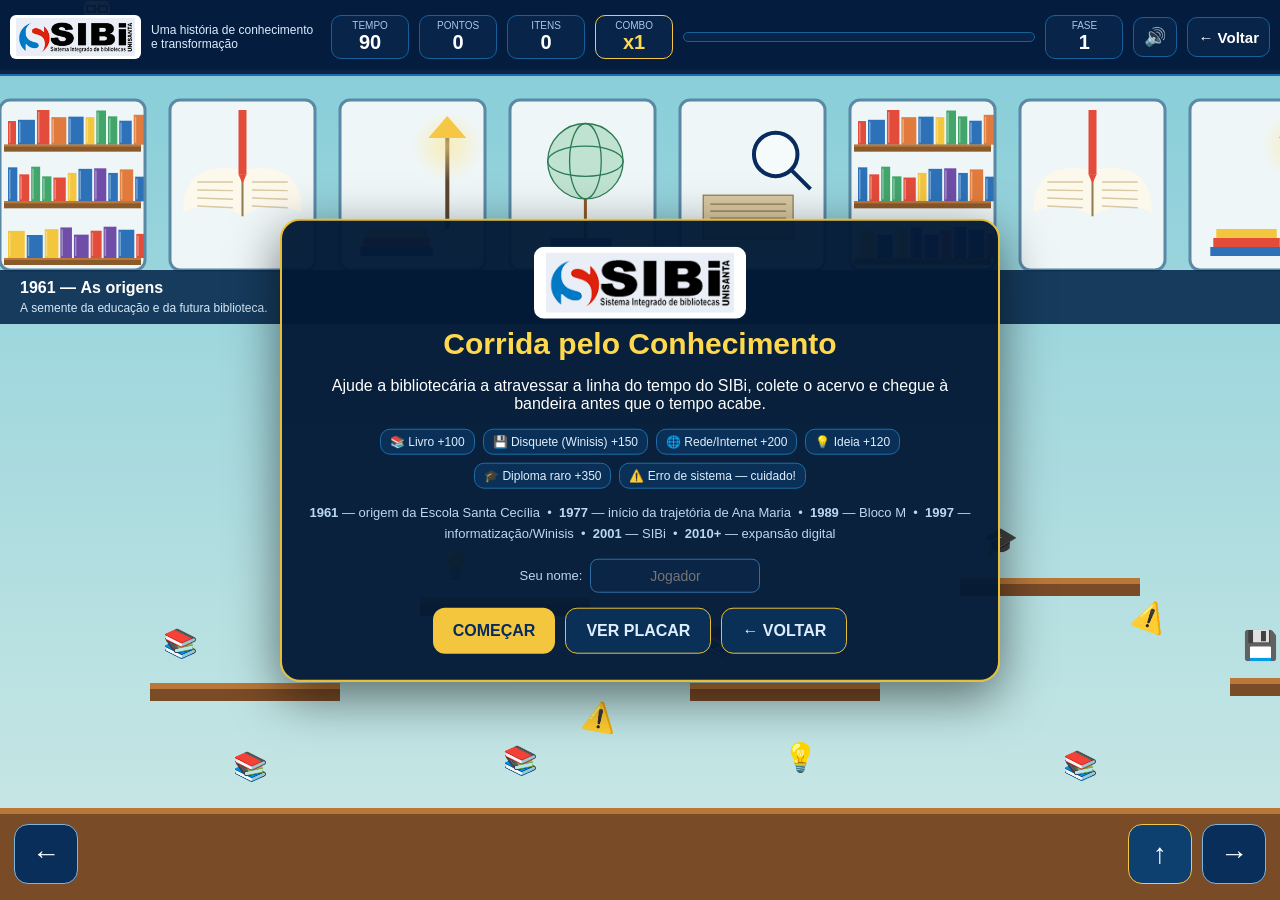
==== Jogo-tela-cheia.html @ 34079d5d "Add files via upload" ====
<!DOCTYPE html>
<html lang="pt-BR">
<head>
<meta charset="UTF-8">
<meta name="viewport" content="width=device-width, initial-scale=1.0, maximum-scale=1.0, user-scalable=no, viewport-fit=cover">
<title>SIBi Unisanta — Corrida pelo Conhecimento</title>
<style>
:root{--blue:#062b5c;--blue2:#0b447f;--gold:#f6c744;--paper:#f8f4e8;
 --safe-t:env(safe-area-inset-top,0px);--safe-b:env(safe-area-inset-bottom,0px);
 --safe-l:env(safe-area-inset-left,0px);--safe-r:env(safe-area-inset-right,0px)}
*{box-sizing:border-box}
html,body{margin:0;width:100%;height:100%;height:100dvh;overflow:hidden;font-family:Arial,Helvetica,sans-serif;background:#061b36;color:white}
body{touch-action:none;overscroll-behavior:none}
#game{position:relative;width:100%;height:100%;height:100dvh;background:linear-gradient(#0a3b68 0 42%,#74b9d1 42% 100%)}
canvas{position:absolute;inset:0;width:100%;height:100%;touch-action:none}
.hud{position:absolute;top:0;left:0;right:0;height:clamp(52px,10dvh,76px);background:rgba(4,28,60,.94);
 display:flex;align-items:center;gap:clamp(4px,1vw,10px);padding:6px calc(10px + var(--safe-r)) 6px calc(10px + var(--safe-l));
 padding-top:calc(6px + var(--safe-t));z-index:5;border-bottom:2px solid #1d6da8;flex-wrap:nowrap}
.logo{font-weight:900;font-size:clamp(12px,3.2vw,21px);white-space:nowrap;flex-shrink:0}
.logo span{color:#f04d3d}
.logo-img{height:clamp(28px,7dvh,44px);width:auto;flex-shrink:0;background:#fff;border-radius:6px;padding:3px 6px;display:block}
.logo-img-big{height:clamp(46px,9vw,72px);width:auto;margin:0 auto 8px;background:#fff;border-radius:10px;padding:6px 12px;display:block}
.subtitle{font-size:12px;color:#dcecff;max-width:170px;flex-shrink:1}
.stat{background:#082449;border:1px solid #17609b;border-radius:10px;padding:4px clamp(5px,1.4vw,12px);
 text-align:center;min-width:clamp(44px,9vw,78px);transition:transform .15s;flex-shrink:0}
.stat small{display:block;color:#a9c7e5;font-size:clamp(7px,1.6vw,10px)}
.stat b{font-size:clamp(12px,3vw,20px);color:#fff}
.stat.combo{border-color:#f6c744}.stat.combo b{color:#ffd94d}
.stat.pulse{transform:scale(1.14)}
.progress-wrap{flex:1;min-width:36px;height:10px;background:#082449;border:1px solid #17609b;border-radius:6px;overflow:hidden;position:relative}
.sound-btn,.back-btn{margin:0;flex-shrink:0;width:clamp(34px,8vw,44px);height:clamp(30px,7dvh,40px);padding:0;border-radius:10px;
 background:#082449;border:1px solid #17609b;color:#fff;font-size:clamp(14px,3.4vw,18px);display:flex;align-items:center;justify-content:center;cursor:pointer;touch-action:manipulation}
.back-btn{font-size:clamp(12px,2.8vw,15px);font-weight:900;width:auto;padding:0 10px;min-width:clamp(48px,12vw,70px)}
button.back-link{background:#0a3057;color:#dfeeff;border:1px solid #e8bd36}
#progressbar{position:absolute;left:0;top:0;bottom:0;width:0%;background:linear-gradient(90deg,#f6c744,#f04d3d);transition:width .2s}
#message{position:absolute;left:50%;top:50%;transform:translate(-50%,-50%);width:min(720px,92vw);max-height:88dvh;overflow:auto;
 padding:clamp(14px,3vw,26px);border-radius:20px;background:rgba(3,25,54,.96);border:2px solid #e8bd36;box-shadow:0 15px 50px #0008;text-align:center;z-index:10}
#message h1{margin:0 0 8px;font-size:clamp(20px,5vw,30px);color:#ffd94d}
.years{color:#bcd8f0;font-size:clamp(11px,2.4vw,13px);line-height:1.6}
#message p{font-size:clamp(13px,2.6vw,16px)}
.legend{display:flex;flex-wrap:wrap;justify-content:center;gap:8px;margin:14px 0;font-size:clamp(10px,2.2vw,12px);color:#dfeeff}
.legend span{background:#0a3057;border:1px solid #1d6da8;border-radius:10px;padding:5px 9px;white-space:nowrap}
button{border:0;border-radius:12px;padding:clamp(10px,2.4vw,13px) 20px;background:#f3c63d;color:#062b5c;font-weight:900;font-size:clamp(14px,3vw,16px);cursor:pointer;margin-top:15px;touch-action:manipulation}
button.secondary{background:#0a3057;color:#dfeeff;border:1px solid #e8bd36}
.name-row{display:flex;align-items:center;justify-content:center;gap:8px;margin-top:14px;flex-wrap:wrap}
.name-row label{font-size:13px;color:#bcd8f0}
#playerName{background:#0a2545;border:1px solid #2f6fa8;color:#fff;border-radius:8px;padding:8px 10px;font-size:14px;width:170px;text-align:center}
#playerName:focus{outline:2px solid #f6c744}
.btn-row{display:flex;justify-content:center;gap:10px;flex-wrap:wrap}
.btn-row button{margin-top:15px}
#boardPanel{margin-top:16px;text-align:left}
.board-title{font-size:14px;color:#ffd94d;font-weight:900;margin:0 0 8px;text-align:center}
table.board{width:100%;border-collapse:collapse;font-size:13px}
table.board th{color:#a9c7e5;font-size:11px;text-transform:uppercase;text-align:left;padding:4px 6px;border-bottom:1px solid #1d6da8}
table.board td{padding:5px 6px;border-bottom:1px solid rgba(29,109,168,.35)}
table.board tr.me{background:rgba(246,199,68,.18)}
table.board td.rank{color:#ffd94d;font-weight:900;width:24px}
.board-empty{font-size:12px;color:#a9c7e5;text-align:center;padding:10px 0}
.board-actions{display:flex;justify-content:center;margin-top:10px}
.board-actions button{margin-top:8px;padding:8px 14px;font-size:12px}
.controls-left{position:absolute;left:calc(14px + var(--safe-l));bottom:calc(16px + var(--safe-b));display:flex;z-index:7}
.controls-right{position:absolute;right:calc(14px + var(--safe-r));bottom:calc(16px + var(--safe-b));display:flex;align-items:flex-end;gap:clamp(6px,1.8vw,10px);z-index:7}
.controls-left button,.controls-right button{margin:0;width:clamp(48px,14vw,64px);height:clamp(46px,13vw,60px);padding:0;
 font-size:clamp(20px,5.5vw,28px);background:#092e59;color:#fff;border:1px solid #7db4dd;border-radius:14px;touch-action:manipulation}
.controls-right .jump-btn{background:#0d3f6f;border-color:#f6c744}
#flash{position:absolute;inset:0;background:#ff2d2d;opacity:0;pointer-events:none;z-index:8;transition:opacity .08s}
#rotate-hint{position:absolute;left:50%;top:14px;transform:translateX(-50%);background:rgba(4,22,46,.95);
 display:none;align-items:center;gap:10px;z-index:20;text-align:left;padding:10px 16px;border-radius:12px;
 border:1px solid #e8bd36;pointer-events:none;opacity:1;transition:opacity .6s;max-width:88vw}
#rotate-hint span{font-size:24px;flex-shrink:0}
#rotate-hint p{margin:0;color:#dcecff;font-size:12px}

/* narrow phones */
@media(max-width:700px){
 .subtitle{display:none}
 .progress-wrap{display:none}
 .hud{gap:4px}
}
@media(max-width:420px){
 .stat{min-width:40px;padding:3px 4px}
 .logo{font-size:12px}
}
/* short / landscape phone: compress vertical chrome */
@media(max-height:430px){
 .hud{height:44px;padding-top:4px}
 .stat b{font-size:12px}
 .stat small{font-size:7px}
 .stat{padding:2px 5px}
 .controls-left,.controls-right{bottom:6px}
 .controls-left button,.controls-right button{width:40px;height:38px;font-size:17px}
 #message{max-height:94dvh;padding:12px}
 #message h1{font-size:18px}
 .legend{margin:8px 0}
}
/* very small devices where portrait makes the HUD too tight but game is still playable */
</style>
</head>
<body>
<div id="game">
<canvas id="c"></canvas>
<div id="flash"></div>
<div id="rotate-hint"><span>📱↻</span><p>Dica: jogar na horizontal deixa a corrida mais confortável (mas funciona em pé também).</p></div>
<div class="hud">
  <img class="logo-img" src="[data-uri]" alt="Logo SIBi Unisanta">
  <div class="subtitle">Uma história de conhecimento e transformação</div>
  <div class="stat"><small>TEMPO</small><b id="time">90</b></div>
  <div class="stat"><small>PONTOS</small><b id="score">0</b></div>
  <div class="stat"><small>ITENS</small><b id="books">0</b></div>
  <div class="stat combo"><small>COMBO</small><b id="combo">x1</b></div>
  <div class="progress-wrap"><div id="progressbar"></div></div>
  <div class="stat"><small>FASE</small><b id="era">1</b></div>
  <button id="soundBtn" class="sound-btn" title="Ativar/desativar som" aria-label="Ativar/desativar som">🔊</button>
  <button id="backBtn" class="back-btn" title="Voltar ao site da biblioteca" aria-label="Voltar">← Voltar</button>
</div>
<div id="message">
  <img class="logo-img-big" src="[data-uri]" alt="Logo SIBi Unisanta">
  <h1>Corrida pelo Conhecimento</h1>
  <p>Ajude a bibliotecária a atravessar a linha do tempo do SIBi, colete o acervo e chegue à bandeira antes que o tempo acabe.</p>
  <div class="legend">
    <span>📚 Livro +100</span>
    <span>💾 Disquete (Winisis) +150</span>
    <span>🌐 Rede/Internet +200</span>
    <span>💡 Ideia +120</span>
    <span>🎓 Diploma raro +350</span>
    <span>⚠️ Erro de sistema — cuidado!</span>
  </div>
  <div class="years"><b>1961</b> — origem da Escola Santa Cecília &nbsp;•&nbsp;
  <b>1977</b> — início da trajetória de Ana Maria &nbsp;•&nbsp;
  <b>1989</b> — Bloco M &nbsp;•&nbsp;
  <b>1997</b> — informatização/Winisis &nbsp;•&nbsp;
  <b>2001</b> — SIBi &nbsp;•&nbsp;
  <b>2010+</b> — expansão digital</div>
  <div class="name-row">
    <label for="playerName">Seu nome:</label>
    <input id="playerName" maxlength="16" placeholder="Jogador" autocomplete="off">
  </div>
  <div class="btn-row">
    <button id="start">COMEÇAR</button>
    <button id="viewBoard" class="secondary">VER PLACAR</button>
    <button id="backStart" class="secondary back-link">← VOLTAR</button>
  </div>
  <div id="boardPanel" style="display:none"></div>
</div>
<div class="controls-left">
  <button data-key="ArrowLeft">←</button>
</div>
<div class="controls-right">
  <button data-key="ArrowUp" class="jump-btn">↑</button>
  <button data-key="ArrowRight">→</button>
</div>
</div>
<script>
const canvas=document.getElementById('c'),ctx=canvas.getContext('2d');

// ===================== ÁUDIO (trilha chiptune + efeitos, 100% sintetizados) =====================
const Audio8 = (function(){
 let actx=null, master=null, musicGain=null, sfxGain=null, started=false;
 let muted=(function(){try{return localStorage.getItem('sibi_muted')==='1'}catch(e){return false}})();
 const NOTES={
  F3:174.61,G3:196.00,A3:220.00,C4:261.63,D4:293.66,E4:329.63,F4:349.23,G4:392.00,A4:440.00,B4:493.88,
  C5:523.25,D5:587.33,E5:659.25,F5:698.46,G5:783.99,A5:880.00,B5:987.77,C6:1046.50,REST:0
 };
 const BPM=138, STEP=60/BPM/2; // colcheias
 const melodyPattern=[['E5',1],['G5',1],['A5',1],['G5',1],['E5',1],['D5',1],['C5',1],['D5',1],
  ['E5',1],['G5',1],['A5',1],['B5',1],['C6',2],['REST',2]];
 const bassPattern=[['C4',4],['G3',4],['A3',4],['F3',4]];
 let nextStart=0, timer=null;

 function init(){
  if(actx)return;
  const AC=window.AudioContext||window.webkitAudioContext;
  if(!AC)return;
  actx=new AC();
  master=actx.createGain();master.gain.value=muted?0:0.5;master.connect(actx.destination);
  musicGain=actx.createGain();musicGain.gain.value=0.55;musicGain.connect(master);
  sfxGain=actx.createGain();sfxGain.gain.value=0.9;sfxGain.connect(master);
 }
 function tone(dest,type,freq,startTime,dur,peak){
  if(!freq)return;
  const osc=actx.createOscillator();osc.type=type;osc.frequency.setValueAtTime(freq,startTime);
  const g=actx.createGain();g.gain.setValueAtTime(0.0001,startTime);
  g.gain.exponentialRampToValueAtTime(peak,startTime+0.012);
  g.gain.exponentialRampToValueAtTime(0.0001,startTime+dur);
  osc.connect(g).connect(dest);osc.start(startTime);osc.stop(startTime+dur+0.02);
 }
 function scheduleLoop(t0){
  let t=t0;
  melodyPattern.forEach(([n,len])=>{const dur=len*STEP;tone(musicGain,'square',NOTES[n],t,dur*0.85,0.09);t+=dur});
  let tb=t0;
  bassPattern.forEach(([n,len])=>{const dur=len*STEP;tone(musicGain,'triangle',NOTES[n],tb,dur*0.92,0.11);tb+=dur});
  return t-t0;
 }
 function loopSched(){
  const loopDur=scheduleLoop(nextStart);
  const waitMs=Math.max(50,(nextStart-actx.currentTime)*1000+ (loopDur*1000)-120);
  timer=setTimeout(()=>{nextStart+=loopDur;loopSched()},waitMs);
 }
 function startMusic(){
  init();if(!actx||started)return;started=true;
  if(actx.state==='suspended')actx.resume();
  nextStart=actx.currentTime+0.06;
  loopSched();
 }
 function ensureRunning(){init();if(actx&&actx.state==='suspended')actx.resume();if(!started)startMusic()}
 function setMuted(v){
  muted=v;try{localStorage.setItem('sibi_muted',v?'1':'0')}catch(e){}
  if(master)master.gain.setTargetAtTime(v?0:0.5,actx.currentTime,0.05);
 }
 function isMuted(){return muted}
 function sfxJump(){if(!actx)return;const t=actx.currentTime;const o=actx.createOscillator();o.type='square';
  o.frequency.setValueAtTime(300,t);o.frequency.exponentialRampToValueAtTime(620,t+0.11);
  const g=actx.createGain();g.gain.setValueAtTime(0.16,t);g.gain.exponentialRampToValueAtTime(0.001,t+0.13);
  o.connect(g).connect(sfxGain);o.start(t);o.stop(t+0.14);}
 function sfxCollect(tier){if(!actx)return;const t=actx.currentTime;const base=520+tier*90;
  tone(sfxGain,'square',base,t,0.09,0.14);tone(sfxGain,'square',base*1.5,t+0.05,0.12,0.11);}
 function sfxHazard(){if(!actx)return;const t=actx.currentTime;const o=actx.createOscillator();o.type='sawtooth';
  o.frequency.setValueAtTime(180,t);o.frequency.exponentialRampToValueAtTime(70,t+0.28);
  const g=actx.createGain();g.gain.setValueAtTime(0.16,t);g.gain.exponentialRampToValueAtTime(0.001,t+0.3);
  o.connect(g).connect(sfxGain);o.start(t);o.stop(t+0.32);}
 function sfxWin(){if(!actx)return;const t=actx.currentTime;
  ['C5','E5','G5','C6'].forEach((n,i)=>tone(sfxGain,'square',NOTES[n],t+i*0.11,0.22,0.14));}
 function sfxLose(){if(!actx)return;const t=actx.currentTime;
  ['G4','E4','C4'].forEach((n,i)=>tone(sfxGain,'triangle',NOTES[n],t+i*0.16,0.3,0.13));}
 return {ensureRunning,setMuted,isMuted,sfxJump,sfxCollect,sfxHazard,sfxWin,sfxLose};
})();
function initSoundButton(){
 const btn=document.getElementById('soundBtn');
 const paint=()=>{btn.textContent=Audio8.isMuted()?'🔇':'🔊'};
 paint();
 btn.onclick=(e)=>{e.stopPropagation();Audio8.ensureRunning();Audio8.setMuted(!Audio8.isMuted());paint()};
}
initSoundButton();
function goBack(){
  // Página oficial da biblioteca (altere esta URL quando o site definitivo estiver no ar)
  window.location.href='https://biblioteca.unisanta.br';
}
document.getElementById('backBtn').onclick=(e)=>{e.stopPropagation();goBack()};
document.getElementById('backStart').onclick=(e)=>{e.stopPropagation();goBack()};
function unlockAudioOnce(){Audio8.ensureRunning();document.removeEventListener('pointerdown',unlockAudioOnce);document.removeEventListener('keydown',unlockAudioOnce)}
document.addEventListener('pointerdown',unlockAudioOnce,{once:true});
document.addEventListener('keydown',unlockAudioOnce,{once:true});
// ===================== FIM ÁUDIO =====================

let W,H,dpr,keys={},running=false,last=0,score=0,itemCount=0,time=90,era=1,levelWidth=3800;
let combo=1,maxCombo=1,comboTimer=0,shake=0,flashEl=document.getElementById('flash');
const BASE_GRAV=1500,BASE_SPEED=300,BASE_JUMP1=-610,BASE_JUMP2=-560,MAXJUMPS=2,REF_H=800;
let GRAV=BASE_GRAV,SPEED=BASE_SPEED,JUMP1=BASE_JUMP1,JUMP2=BASE_JUMP2,scaleF=1;
const player={x:80,y:0,w:34,h:52,vx:0,vy:0,on:false,face:1,jumps:0,standing:null};
let camera={x:0};
let items=[],hazards=[],platforms=[],flag=null,particles=[],popups=[],message=document.getElementById('message');
let jumpLatch=false;

const eras=[
 {year:'1961',title:'As origens',desc:'A semente da educação e da futura biblioteca.',color:'#5cbb88'},
 {year:'1977',title:'Pessoas que constroem a história',desc:'A trajetória de Ana Maria Raccioppi Silveira.',color:'#f7c744'},
 {year:'1989',title:'Espaços para o conhecimento',desc:'O Bloco M recebe as Bibliotecas Martins Fontes e do Direito.',color:'#e88a78'},
 {year:'1997',title:'A biblioteca entra na era digital',desc:'A informatização e o Winisis transformam o trabalho.',color:'#7fb8e0'},
 {year:'2001',title:'SIBi',desc:'Integração, expansão e novos serviços.',color:'#8fd08a'},
 {year:'2010+',title:'Conhecimento sem fronteiras',desc:'Bibliotecas virtuais, bases científicas e cultura.',color:'#c98ad0'}
];
// item type definitions: emoji glyph, base points, color for burst
const ITEM_TYPES={
 book:{glyph:'📚',points:100,color:'#e34b3b'},
 disk:{glyph:'💾',points:150,color:'#2d72b8'},
 net:{glyph:'🌐',points:200,color:'#42a66b'},
 idea:{glyph:'💡',points:120,color:'#f3c63d'},
 diploma:{glyph:'🎓',points:350,color:'#6f4da8'}
};

let prevH=0;
function resize(){
 dpr=devicePixelRatio||1;
 const vv=window.visualViewport;
 W=Math.round(vv?vv.width:innerWidth);
 H=Math.round(vv?vv.height:innerHeight);
 canvas.width=W*dpr;canvas.height=H*dpr;
 canvas.style.width=W+'px';canvas.style.height=H+'px';
 ctx.setTransform(dpr,0,0,dpr,0,0);
 // scale gameplay physics to screen height so the game feels consistent
 // on phones, tablets and desktops alike
 scaleF=Math.max(0.55,Math.min(1.3,H/REF_H));
 GRAV=BASE_GRAV*scaleF;SPEED=BASE_SPEED*scaleF;JUMP1=BASE_JUMP1*scaleF;JUMP2=BASE_JUMP2*scaleF;
 // if the screen height changes mid-level (rotation, virtual keyboard, etc.)
 // shift the whole world vertically so the floor/platforms/items stay aligned
 if(prevH && platforms && platforms.length){
   const dy=H-prevH;
   if(dy){
     for(const p of platforms){p.y+=dy;p.prevY+=dy;if(p.baseY!==undefined)p.baseY+=dy}
     for(const it of items)it.y+=dy;
     for(const hz of hazards){hz.y+=dy;if(hz.baseY!==undefined)hz.baseY+=dy}
     if(flag)flag.y+=dy;
     player.y+=dy;
   }
 }
 prevH=H;
 checkOrientation();
 if(!running)draw();
}
let orientationToastShown=false;
function checkOrientation(){
 const rh=document.getElementById('rotate-hint');
 if(!rh)return;
 const portraitPhone=W<H && W<520 && (H/W)>1.35;
 if(portraitPhone && !orientationToastShown && !running){
   orientationToastShown=true;
   rh.style.display='flex';
   setTimeout(()=>{rh.style.opacity='0'},2600);
   setTimeout(()=>{rh.style.display='none'},3200);
 }
}
addEventListener('resize',resize);
addEventListener('orientationchange',()=>setTimeout(resize,250));
if(window.visualViewport)window.visualViewport.addEventListener('resize',resize);
resize();

function resetLevel(){
 score=0;itemCount=0;time=90;era=1;combo=1;maxCombo=1;comboTimer=0;shake=0;
 player.x=70;player.y=H-160;player.vx=0;player.vy=0;player.jumps=0;player.standing=null;
 camera.x=0;
 makeLevel();
}
function makeLevel(){
 const floor=H-92;
 // static platforms across a much longer level
 platforms=[
  {x:0,y:floor,w:levelWidth,h:92,type:'static'},
  {x:150,y:floor-125,w:190,h:18,type:'static'},
  {x:420,y:floor-210,w:170,h:18,type:'static'},
  {x:690,y:floor-125,w:190,h:18,type:'static'},
  {x:960,y:floor-230,w:180,h:18,type:'static'},
  {x:1230,y:floor-130,w:190,h:18,type:'static'},
  {x:1480,y:floor-260,w:150,h:18,type:'move-h',baseX:1480,amp:120,speed:1.1,x0:0},
  {x:1720,y:floor-150,w:170,h:18,type:'static'},
  {x:1980,y:floor-280,w:150,h:18,type:'move-v',baseY:floor-280,amp:90,speed:1.4,y0:0},
  {x:2230,y:floor-160,w:190,h:18,type:'static'},
  {x:2500,y:floor-240,w:150,h:18,type:'move-h',baseX:2500,amp:150,speed:0.9,x0:0},
  {x:2760,y:floor-140,w:190,h:18,type:'static'},
  {x:3020,y:floor-260,w:150,h:18,type:'move-h',baseX:3020,amp:110,speed:1.3,x0:0},
  {x:3280,y:floor-150,w:200,h:18,type:'static'},
  {x:3540,y:floor-230,w:170,h:18,type:'static'}
 ];
 platforms.forEach(p=>{p.prevX=p.x;p.prevY=p.y});

 items=[];
 // distribute items along the timeline: earlier = books, mid = disks/ideas, later = net/diploma
 const defs=[
  [180,floor-165,'book'],[250,floor-45,'book'],[455,floor-245,'idea'],[520,floor-45,'book'],
  [720,floor-160,'book'],[800,floor-45,'idea'],[1000,floor-265,'diploma'],[1080,floor-45,'book'],
  [1260,floor-165,'disk'],[1360,floor-45,'disk'],[1520,floor-300,'disk'],[1620,floor-45,'idea'],
  [1760,floor-190,'disk'],[1860,floor-45,'book'],[2010,floor-360,'net'],[2100,floor-45,'net'],
  [2270,floor-200,'net'],[2360,floor-45,'idea'],[2540,floor-330,'diploma'],[2640,floor-45,'net'],
  [2800,floor-180,'net'],[2900,floor-45,'idea'],[3060,floor-350,'diploma'],[3160,floor-45,'net'],
  [3320,floor-195,'net'],[3420,floor-45,'diploma'],[3580,floor-270,'net'],[3660,floor-45,'net']
 ];
 defs.forEach(([x,y,type],i)=>items.push({x,y,type,got:false,bob:i}));

 // hazards: floating "system error" icons that patrol and bob aggressively
 hazards=[
  {x:600,y:floor-90,baseX:600,baseY:floor-90,r:16,bob:0,ampX:90,ampY:28,speedX:1.6,speedY:2.4,phase:0},
  {x:1150,y:floor-190,baseX:1150,baseY:floor-190,r:16,bob:1,ampX:110,ampY:36,speedX:1.3,speedY:2.1,phase:1.2},
  {x:1650,y:floor-90,baseX:1650,baseY:floor-90,r:16,bob:2,ampX:80,ampY:24,speedX:1.9,speedY:2.8,phase:2.4},
  {x:2150,y:floor-300,baseX:2150,baseY:floor-300,r:16,bob:3,ampX:100,ampY:40,speedX:1.5,speedY:2.0,phase:0.7},
  {x:2470,y:floor-90,baseX:2470,baseY:floor-90,r:16,bob:4,ampX:120,ampY:30,speedX:1.2,speedY:2.6,phase:3.1},
  {x:2950,y:floor-90,baseX:2950,baseY:floor-90,r:16,bob:5,ampX:95,ampY:32,speedX:1.7,speedY:2.3,phase:1.8},
  {x:3250,y:floor-300,baseX:3250,baseY:floor-300,r:16,bob:6,ampX:85,ampY:38,speedX:1.4,speedY:2.5,phase:0.3},
  {x:3500,y:floor-90,baseX:3500,baseY:floor-90,r:16,bob:7,ampX:105,ampY:26,speedX:1.8,speedY:2.7,phase:2.9}
 ];

 flag={x:levelWidth-160,y:floor-62,w:30,h:62};
}

// ---- Placar (armazenado no navegador do jogador via localStorage) ----
const LB_KEY='sibi_corrida_placar_v1',LB_MAX=15;
let lastPlayerName='';
function lbSupported(){try{const k='__t';localStorage.setItem(k,'1');localStorage.removeItem(k);return true}catch(e){return false}}
const LB_OK=lbSupported();
let memoryBoard=[]; // fallback caso localStorage não esteja disponível (ex.: alguns navegadores ao abrir o arquivo localmente)
function lbGet(){
 if(!LB_OK)return memoryBoard.slice();
 try{const raw=localStorage.getItem(LB_KEY);return raw?JSON.parse(raw):[]}catch(e){return []}
}
function lbSet(arr){
 if(!LB_OK){memoryBoard=arr;return}
 try{localStorage.setItem(LB_KEY,JSON.stringify(arr))}catch(e){}
}
function lbAdd(name,scoreVal,itemsVal){
 const list=lbGet();
 const entry={name:(name||'Jogador').trim().slice(0,16)||'Jogador',score:scoreVal,items:itemsVal,date:new Date().toLocaleDateString('pt-BR')};
 list.push(entry);
 list.sort((a,b)=>b.score-a.score);
 const trimmed=list.slice(0,LB_MAX);
 lbSet(trimmed);
 return {list:trimmed,entry};
}
function lbRender(list,highlightEntry){
 const panel=document.getElementById('boardPanel');
 if(!list.length){
   panel.innerHTML='<p class="board-title">🏆 Placar</p><p class="board-empty">Ninguém jogou ainda. Seja a primeira pessoa no placar!</p>'+
    '<div class="board-actions"><button class="secondary" id="closeBoard">Fechar</button></div>';
 }else{
   let rows='';
   list.forEach((e,i)=>{
     const mine=highlightEntry && e===highlightEntry;
     rows+=`<tr class="${mine?'me':''}"><td class="rank">${i+1}º</td><td>${escapeHtml(e.name)}</td><td>${e.score}</td><td>${e.items}</td><td>${e.date}</td></tr>`;
   });
   panel.innerHTML='<p class="board-title">🏆 Placar dos jogadores</p>'+
    '<table class="board"><thead><tr><th></th><th>Nome</th><th>Pontos</th><th>Itens</th><th>Data</th></tr></thead><tbody>'+rows+'</tbody></table>'+
    '<div class="board-actions"><button class="secondary" id="closeBoard">Fechar</button> <button class="secondary" id="clearBoard">Limpar placar</button></div>';
 }
 panel.style.display='block';
 document.getElementById('closeBoard').onclick=()=>{panel.style.display='none'};
 const clearBtn=document.getElementById('clearBoard');
 if(clearBtn)clearBtn.onclick=()=>{if(confirm('Apagar todo o placar deste navegador?')){lbSet([]);lbRender([],null)}};
}
function escapeHtml(s){return String(s).replace(/[&<>"']/g,c=>({'&':'&amp;','<':'&lt;','>':'&gt;','"':'&quot;',"'":'&#39;'}[c]))}
document.getElementById('viewBoard').onclick=()=>lbRender(lbGet(),null);
const nameInput=document.getElementById('playerName');
try{const saved=localStorage.getItem('sibi_corrida_nome');if(saved)nameInput.value=saved}catch(e){}

function start(){
 Audio8.ensureRunning();
 lastPlayerName=(nameInput.value||'').trim().slice(0,16);
 try{localStorage.setItem('sibi_corrida_nome',lastPlayerName)}catch(e){}
 document.getElementById('boardPanel').style.display='none';
 resetLevel();running=true;message.style.display='none';last=performance.now();requestAnimationFrame(loop);
}
document.getElementById('start').onclick=start;
addEventListener('keydown',e=>{
 keys[e.key]=true;
 if(document.activeElement&&document.activeElement.id==='playerName')return;
 if(['ArrowLeft','ArrowRight','ArrowUp',' '].includes(e.key))e.preventDefault();
 if(e.key==='r'&&!running)start();
});
addEventListener('keyup',e=>{keys[e.key]=false;if(e.key==='ArrowUp')jumpLatch=false});
document.querySelectorAll('[data-key]').forEach(b=>{
 b.onpointerdown=e=>{keys[b.dataset.key]=true;e.preventDefault()};
 b.onpointerup=b.onpointercancel=b.onpointerleave=e=>{keys[b.dataset.key]=false;if(b.dataset.key==='ArrowUp')jumpLatch=false};
});

function bump(id){const el=document.getElementById(id);el.parentElement.classList.remove('pulse');void el.offsetWidth;el.parentElement.classList.add('pulse')}

function tryJump(){
 if(player.jumps<MAXJUMPS){
   player.vy=player.jumps===0?JUMP1:JUMP2;
   player.jumps++;
   player.on=false;
   burstSmall(player.x+player.w/2,player.y+player.h,'#bcd8f0',6);
   Audio8.sfxJump();
 }
}

function update(dt){
 if(!running)return;
 time-=dt;if(time<=0){time=0;endGame(false);return}

 // moving platforms
 const t=performance.now()/1000;
 for(const p of platforms){
   p.prevX=p.x;p.prevY=p.y;
   if(p.type==='move-h')p.x=p.baseX+Math.sin(t*p.speed)*p.amp;
   if(p.type==='move-v')p.y=p.baseY+Math.sin(t*p.speed)*p.amp;
 }
 // hazards patrol + strong bob (to hinder the player)
 for(const hz of hazards){
   if(hz.hit)continue;
   hz.x=hz.baseX+Math.sin(t*hz.speedX+hz.phase)*hz.ampX;
   hz.y=hz.baseY+Math.sin(t*hz.speedY+hz.phase*1.7)*hz.ampY;
 }

 player.vx=0;
 if(keys.ArrowLeft){player.vx=-SPEED;player.face=-1}
 if(keys.ArrowRight){player.vx=SPEED;player.face=1}
 if(keys.ArrowUp && !jumpLatch){jumpLatch=true;tryJump()}

 player.vy+=GRAV*dt;
 player.x+=player.vx*dt;
 player.y+=player.vy*dt;
 if(player.x<0)player.x=0;
 if(player.x>levelWidth-player.w)player.x=levelWidth-player.w;

 const wasOn=player.standing;
 player.on=false;player.standing=null;
 for(const p of platforms){
   if(player.x+player.w>p.x&&player.x<p.x+p.w&&player.y+player.h>=p.y&&player.y+player.h<=p.y+30&&player.vy>=0){
     player.y=p.y-player.h;player.vy=0;player.on=true;player.jumps=0;player.standing=p;
   }
 }
 if(player.standing && player.standing.type!=='static'){
   player.x+=player.standing.x-player.standing.prevX;
   player.y+=player.standing.y-player.standing.prevY;
 }

 // combo timer decay
 if(comboTimer>0){comboTimer-=dt;if(comboTimer<=0){combo=1}}

 for(const b of items){
  if(!b.got && Math.hypot((player.x+player.w/2)-b.x,(player.y+player.h/2)-b.y)<34){
    b.got=true;itemCount++;
    const base=ITEM_TYPES[b.type].points;
    combo=Math.min(5,combo+1);maxCombo=Math.max(maxCombo,combo);comboTimer=1.6;
    const gained=Math.round(base*combo/2+combo*10);
    score+=gained;
    burstSmall(b.x,b.y,ITEM_TYPES[b.type].color,14);
    popups.push({x:b.x,y:b.y,text:'+'+gained,life:0.9,vy:-60});
    bump('score');bump('combo');
    Audio8.sfxCollect(Math.min(4,Math.round(base/80)));
    if(itemCount%5===0){era=Math.min(6,era+1);score+=200;bump('era')}
  }
 }
 for(const hz of hazards){
  if(!hz.hit && Math.hypot((player.x+player.w/2)-hz.x,(player.y+player.h/2)-hz.y)<30){
    hz.hit=true;time=Math.max(0,time-4);combo=1;comboTimer=0;shake=0.35;
    flashEl.style.opacity='0.55';setTimeout(()=>flashEl.style.opacity='0',120);
    popups.push({x:hz.x,y:hz.y,text:'-4s',life:0.9,vy:-60});
    Audio8.sfxHazard();
  }
 }
 if(flag && player.x+player.w>flag.x && player.y+player.h>flag.y-20){endGame(true)}

 // camera follow
 let targetCam=player.x-W*0.35;
 targetCam=Math.max(0,Math.min(levelWidth-W,targetCam));
 camera.x+=(targetCam-camera.x)*Math.min(1,dt*6);
 if(shake>0)shake=Math.max(0,shake-dt);

 document.getElementById('time').textContent=Math.ceil(time);
 document.getElementById('score').textContent=score;
 document.getElementById('books').textContent=itemCount;
 document.getElementById('combo').textContent='x'+combo;
 document.getElementById('era').textContent=era;
 document.getElementById('progressbar').style.width=Math.min(100,(player.x/(levelWidth-160))*100)+'%';

 for(const p of particles){p.x+=p.vx*dt;p.y+=p.vy*dt;p.vy+=500*dt;p.life-=dt}
 particles=particles.filter(p=>p.life>0);
 for(const p of popups){p.y+=p.vy*dt;p.life-=dt}
 popups=popups.filter(p=>p.life>0);
}
function endGame(win){
 running=false;
 win?Audio8.sfxWin():Audio8.sfxLose();
 const bonus=win?500+Math.round(time*10):0;score+=bonus;
 message.style.display='block';
 const {list,entry}=lbAdd(lastPlayerName,score,itemCount);
 const rankIdx=list.indexOf(entry);
 const rankText=rankIdx>=0?` Você ficou em <b>${rankIdx+1}º</b> lugar no placar deste navegador!`:'';
 message.innerHTML=`<h1>${win?'🎓 Missão cumprida!':'⏰ O tempo acabou!'}</h1>
 <p>Você coletou <b>${itemCount}</b> itens do acervo e fez <b>${score}</b> pontos, com combo máximo de <b>x${maxCombo}</b>.${rankText}</p>
 <div class="years">${win?'A bibliotecária chegou à bandeira do SIBi e preservou mais um capítulo da história.':'Tente novamente: monte combos coletando itens em sequência e desvie dos erros de sistema ⚠️.'}</div>
 <div class="btn-row"><button id="restart">JOGAR NOVAMENTE</button><button id="backEnd" class="secondary back-link">← VOLTAR</button></div>
 <div id="boardPanel"></div>`;
 document.getElementById('restart').onclick=start;
 document.getElementById('backEnd').onclick=goBack;
 lbRender(list,entry);
}
function burstSmall(x,y,color,n){for(let i=0;i<n;i++)particles.push({x,y,vx:(Math.random()-.5)*220,vy:-Math.random()*220,life:.6+Math.random()*.4,color})}

function currentEraIndex(){
 const zone=Math.min(5,Math.floor((player.x/levelWidth)*6));
 return zone;
}

function roundRectPath(x,y,w,h,r){
 ctx.beginPath();
 ctx.moveTo(x+r,y);
 ctx.arcTo(x+w,y,x+w,y+h,r);
 ctx.arcTo(x+w,y+h,x,y+h,r);
 ctx.arcTo(x,y+h,x,y,r);
 ctx.arcTo(x,y,x+w,y,r);
 ctx.closePath();
}
function seedRand(n){const v=Math.sin(n*12.9898)*43758.5453;return v-Math.floor(v)}

function drawLibraryFrame(x,y,w,h,variant){
 ctx.save();
 roundRectPath(x,y,w,h,10);ctx.clip();
 ctx.fillStyle='#eef6f8';ctx.fillRect(x,y,w,h);
 const v=((variant%5)+5)%5;
 if(v===0)drawFrameShelf(x,y,w,h);
 else if(v===1)drawFrameOpenBook(x,y,w,h);
 else if(v===2)drawFrameLamp(x,y,w,h);
 else if(v===3)drawFrameGlobe(x,y,w,h);
 else drawFrameMagnifier(x,y,w,h);
 ctx.restore();
 ctx.strokeStyle='#5a89a6';ctx.lineWidth=3;roundRectPath(x,y,w,h,10);ctx.stroke();
}
function drawFrameShelf(x,y,w,h){
 const colors=['#e34b3b','#f3c63d','#2d72b8','#6f4da8','#42a66b','#e07b3d'];
 const shelves=3,shelfH=h/shelves;
 for(let s=0;s<shelves;s++){
   const sy=y+s*shelfH;
   let bx=x+8,i=0;
   while(bx<x+w-8){
     const seed=s*97+i*13;
     const bw=8+seedRand(seed)*9;
     const bh=shelfH-22-seedRand(seed+1)*12;
     ctx.fillStyle=colors[Math.floor(seedRand(seed+2)*colors.length)];
     ctx.fillRect(bx,sy+shelfH-12-bh,bw,bh);
     ctx.fillStyle='rgba(255,255,255,.35)';ctx.fillRect(bx+1,sy+shelfH-12-bh+2,1.5,bh-4);
     bx+=bw+2;i++;
   }
   ctx.fillStyle='#8b5a2b';ctx.fillRect(x+4,sy+shelfH-12,w-8,7);
   ctx.fillStyle='#b9783a';ctx.fillRect(x+4,sy+shelfH-12,w-8,2);
 }
}
function drawFrameOpenBook(x,y,w,h){
 const cx=x+w/2,cy=y+h*0.6,bw=w*0.82,bh=h*0.42;
 ctx.fillStyle='#fdf8ec';
 ctx.beginPath();
 ctx.moveTo(cx,cy-bh*0.45);
 ctx.quadraticCurveTo(cx-bw/2,cy-bh*0.6,cx-bw/2,cy+bh*0.15);
 ctx.quadraticCurveTo(cx-bw/4,cy-bh*0.05,cx,cy+bh*0.2);
 ctx.quadraticCurveTo(cx+bw/4,cy-bh*0.05,cx+bw/2,cy+bh*0.15);
 ctx.quadraticCurveTo(cx+bw/2,cy-bh*0.6,cx,cy-bh*0.45);
 ctx.closePath();ctx.fill();
 ctx.strokeStyle='#d8c9a0';ctx.lineWidth=1.4;
 for(let i=0;i<4;i++){
   const ly=cy-bh*0.28+i*8;
   ctx.beginPath();ctx.moveTo(cx-bw*0.38,ly);ctx.lineTo(cx-bw*0.08,ly+i*0.6);ctx.stroke();
   ctx.beginPath();ctx.moveTo(cx+bw*0.08,ly);ctx.lineTo(cx+bw*0.38,ly+i*0.6);ctx.stroke();
 }
 ctx.strokeStyle='#8d7a4e';ctx.lineWidth=2;
 ctx.beginPath();ctx.moveTo(cx,cy-bh*0.45);ctx.lineTo(cx,cy+bh*0.2);ctx.stroke();
 ctx.fillStyle='#e34b3b';ctx.fillRect(cx-4,y+10,8,h*0.38);
 ctx.beginPath();ctx.moveTo(cx-4,y+10+h*0.38);ctx.lineTo(cx,y+10+h*0.38+9);ctx.lineTo(cx+4,y+10+h*0.38);ctx.fill();
}
function drawFrameLamp(x,y,w,h){
 const baseY=y+h-14;
 const colors=['#2d72b8','#e34b3b','#f3c63d'];
 let by=baseY;
 colors.forEach((c,i)=>{
   const bw=w*0.5-i*6;
   ctx.fillStyle=c;ctx.fillRect(x+w*0.14+i*3,by-9,bw,9);
   by-=9;
 });
 const lx=x+w*0.74,topY=y+16;
 ctx.strokeStyle='#5a4632';ctx.lineWidth=4;
 ctx.beginPath();ctx.moveTo(lx,by);ctx.lineTo(lx,topY+22);ctx.stroke();
 const grad=ctx.createRadialGradient(lx,topY+30,2,lx,topY+30,36);
 grad.addColorStop(0,'rgba(255,230,140,.55)');grad.addColorStop(1,'rgba(255,230,140,0)');
 ctx.fillStyle=grad;ctx.beginPath();ctx.arc(lx,topY+34,36,0,Math.PI*2);ctx.fill();
 ctx.fillStyle='#f6c744';
 ctx.beginPath();ctx.moveTo(lx-19,topY+22);ctx.lineTo(lx+19,topY+22);ctx.lineTo(lx,topY);ctx.closePath();ctx.fill();
}
function drawFrameGlobe(x,y,w,h){
 const baseY=y+h-14;
 ctx.fillStyle='#42a66b';ctx.fillRect(x+w*0.24,baseY-9,w*0.5,9);
 ctx.fillStyle='#2d72b8';ctx.fillRect(x+w*0.28,baseY-18,w*0.42,9);
 const gx=x+w*0.52,gy=y+h*0.36,r=Math.min(w,h)*0.26;
 ctx.strokeStyle='#8b5a2b';ctx.lineWidth=3;
 ctx.beginPath();ctx.moveTo(gx,gy+r);ctx.lineTo(gx,baseY-18);ctx.stroke();
 ctx.fillStyle='#bfe3d0';ctx.beginPath();ctx.arc(gx,gy,r,0,Math.PI*2);ctx.fill();
 ctx.strokeStyle='#2c7a54';ctx.lineWidth=1.3;
 ctx.beginPath();ctx.ellipse(gx,gy,r,r*0.4,0,0,Math.PI*2);ctx.stroke();
 ctx.beginPath();ctx.ellipse(gx,gy,r*0.42,r,0,0,Math.PI*2);ctx.stroke();
 ctx.beginPath();ctx.arc(gx,gy,r,0,Math.PI*2);ctx.stroke();
}
function drawFrameMagnifier(x,y,w,h){
 const bx=x+w*0.16,by=y+h*0.56,bw=w*0.62,bh=h*0.26;
 ctx.fillStyle='#d9c9a3';ctx.fillRect(bx,by,bw,bh);
 ctx.strokeStyle='#8d7a4e';ctx.lineWidth=1.2;
 ctx.strokeRect(bx,by,bw,bh);
 for(let i=0;i<3;i++){ctx.beginPath();ctx.moveTo(bx+7,by+9+i*7);ctx.lineTo(bx+bw-7,by+9+i*7);ctx.stroke()}
 const mx=x+w*0.66,my=y+h*0.32,mr=Math.min(w,h)*0.15;
 ctx.beginPath();ctx.arc(mx,my,mr,0,Math.PI*2);
 ctx.fillStyle='rgba(255,255,255,.4)';ctx.fill();
 ctx.lineWidth=4;ctx.strokeStyle='#062b5c';ctx.stroke();
 ctx.lineWidth=4;ctx.beginPath();ctx.moveTo(mx+mr*0.7,my+mr*0.7);ctx.lineTo(mx+mr*1.6,my+mr*1.6);ctx.stroke();
}

function draw(){
 ctx.save();
 if(shake>0){ctx.translate((Math.random()-.5)*shake*18,(Math.random()-.5)*shake*18)}
 ctx.clearRect(-20,-20,W+40,H+40);
 const zi=currentEraIndex();
 const eraColor=eras[zi].color;
 // sky
 const g=ctx.createLinearGradient(0,70,0,H);g.addColorStop(0,'#8ed0e2');g.addColorStop(1,'#dbeef0');ctx.fillStyle=g;ctx.fillRect(0,70,W,H-70);
 // era tint wash
 ctx.fillStyle=eraColor;ctx.globalAlpha=0.10;ctx.fillRect(0,70,W,H-70);ctx.globalAlpha=1;
 // quadros ilustrados com temas de biblioteca (paralaxe, mais lento que a câmera)
 const parScroll=camera.x*0.4;
 for(let x=-(((parScroll%170)+170)%170)-170;x<W+170;x+=170){
   const variant=Math.round((x+parScroll)/170);
   drawLibraryFrame(x,100,145,170,variant);
 }
 // historical banner
 ctx.fillStyle='rgba(4,38,76,.88)';ctx.fillRect(0,270,W,54);ctx.fillStyle='#fff';ctx.font='bold 16px Arial';
 ctx.fillText(`${eras[zi].year} — ${eras[zi].title}`,20,293);
 ctx.font='12px Arial';ctx.fillStyle='#d5e9fa';ctx.fillText(eras[zi].desc,20,312);
 // floor
 ctx.fillStyle='#163b58';ctx.fillRect(0-camera.x,H-92,levelWidth,92);
 ctx.fillStyle='#2b6079';for(let x=0;x<levelWidth;x+=48){const sx=x-camera.x;if(sx>-40&&sx<W+40)ctx.fillRect(sx,H-82,32,5)}
 // platforms
 for(const p of platforms){
   const sx=p.x-camera.x;
   if(sx+p.w<-20||sx>W+20)continue;
   ctx.fillStyle=p.type==='static'?'#7a4b27':'#5b7a3f';
   ctx.fillRect(sx,p.y,p.w,p.h);
   ctx.fillStyle=p.type==='static'?'#b9783a':'#8ab35c';
   ctx.fillRect(sx,p.y,p.w,6);
 }
 // items
 for(const b of items){
   if(b.got)continue;
   const sx=b.x-camera.x;
   if(sx<-40||sx>W+40)continue;
   const yy=b.y+Math.sin(performance.now()/250+b.bob)*5;
   ctx.save();ctx.translate(sx,yy);
   ctx.font='28px Arial';ctx.textAlign='center';ctx.textBaseline='middle';
   ctx.fillText(ITEM_TYPES[b.type].glyph,0,0);
   ctx.restore();
 }
 // hazards (posição já atualizada no update — movimento + bob)
 for(const hz of hazards){
   if(hz.hit)continue;
   const sx=hz.x-camera.x;
   if(sx<-40||sx>W+40)continue;
   const ang=Math.sin(performance.now()/180+hz.bob)*0.35;
   ctx.save();ctx.translate(sx,hz.y);ctx.rotate(ang);
   ctx.font='28px Arial';ctx.textAlign='center';ctx.textBaseline='middle';
   ctx.fillText('⚠️',0,0);ctx.restore();
 }
 // flag
 if(flag){
   const sx=flag.x-camera.x;
   ctx.fillStyle='#123d70';ctx.fillRect(sx,flag.y,5,62);
   ctx.fillStyle='#0d5da0';ctx.beginPath();ctx.moveTo(sx+5,flag.y);ctx.lineTo(sx+75,flag.y+18);ctx.lineTo(sx+5,flag.y+38);ctx.fill();
   ctx.fillStyle='#fff';ctx.font='bold 10px Arial';ctx.fillText('SIBi',sx+18,flag.y+22);
 }
 // player
 drawPlayer(player.x-camera.x,player.y,player.face);
 // particles
 for(const p of particles){ctx.globalAlpha=Math.max(0,p.life);ctx.fillStyle=p.color||'#ffd84c';ctx.fillRect(p.x-camera.x,p.y,5,5);ctx.globalAlpha=1}
 // popups
 for(const p of popups){ctx.globalAlpha=Math.max(0,p.life);ctx.fillStyle='#ffe98a';ctx.font='bold 15px Arial';ctx.textAlign='center';ctx.fillText(p.text,p.x-camera.x,p.y);ctx.globalAlpha=1}
 ctx.restore();
}
function drawPlayer(x,y,face){
 ctx.save();ctx.translate(x+17,y+26);ctx.scale(face,1);
 // legs
 ctx.strokeStyle='#18344e';ctx.lineWidth=7;ctx.beginPath();ctx.moveTo(-5,15);ctx.lineTo(-10,25);ctx.moveTo(6,15);ctx.lineTo(10,25);ctx.stroke();
 // body / coat
 ctx.fillStyle='#f7f7f4';ctx.fillRect(-14,-5,28,27);ctx.strokeStyle='#23425a';ctx.lineWidth=2;ctx.strokeRect(-14,-5,28,27);
 // head + hair
 ctx.fillStyle='#f1b78d';ctx.beginPath();ctx.arc(0,-17,13,0,Math.PI*2);ctx.fill();ctx.fillStyle='#633a29';ctx.beginPath();ctx.arc(0,-25,13,Math.PI,Math.PI*2);ctx.fill();
 // glasses
 ctx.strokeStyle='#24384b';ctx.lineWidth=2;ctx.strokeRect(-10,-20,8,6);ctx.strokeRect(2,-20,8,6);ctx.beginPath();ctx.moveTo(-2,-17);ctx.lineTo(2,-17);ctx.stroke();
 // book stack
 ctx.fillStyle='#e04b3b';ctx.fillRect(8,0,16,5);ctx.fillStyle='#2d72b8';ctx.fillRect(7,6,18,5);
 ctx.restore();
}
function loop(t){const dt=Math.min(.033,(t-last)/1000);last=t;update(dt);draw();if(running)requestAnimationFrame(loop);else draw()}
makeLevel();draw();
</script>
</body>
</html>
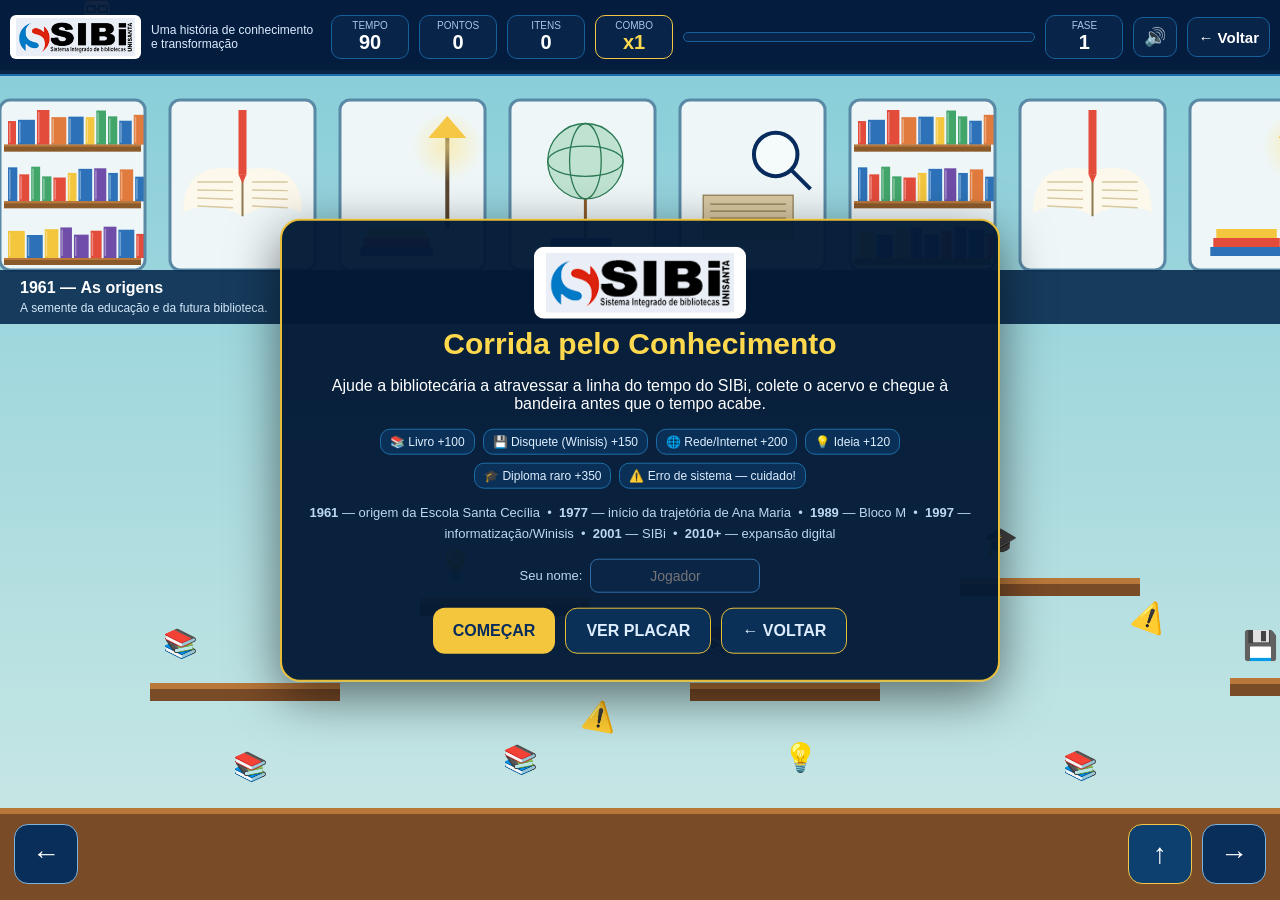
==== commit 16e3cafa: "Update back button URL to GitHub repository" ====
--- a/Jogo-tela-cheia.html
+++ b/Jogo-tela-cheia.html
@@ -232,7 +232,7 @@
 initSoundButton();
 function goBack(){
   // Página oficial da biblioteca (altere esta URL quando o site definitivo estiver no ar)
-  window.location.href='https://biblioteca.unisanta.br';
+  window.location.href='https://github.com/Sibi-Unisanta/Linha-do-tempo-funcionarios';
 }
 document.getElementById('backBtn').onclick=(e)=>{e.stopPropagation();goBack()};
 document.getElementById('backStart').onclick=(e)=>{e.stopPropagation();goBack()};
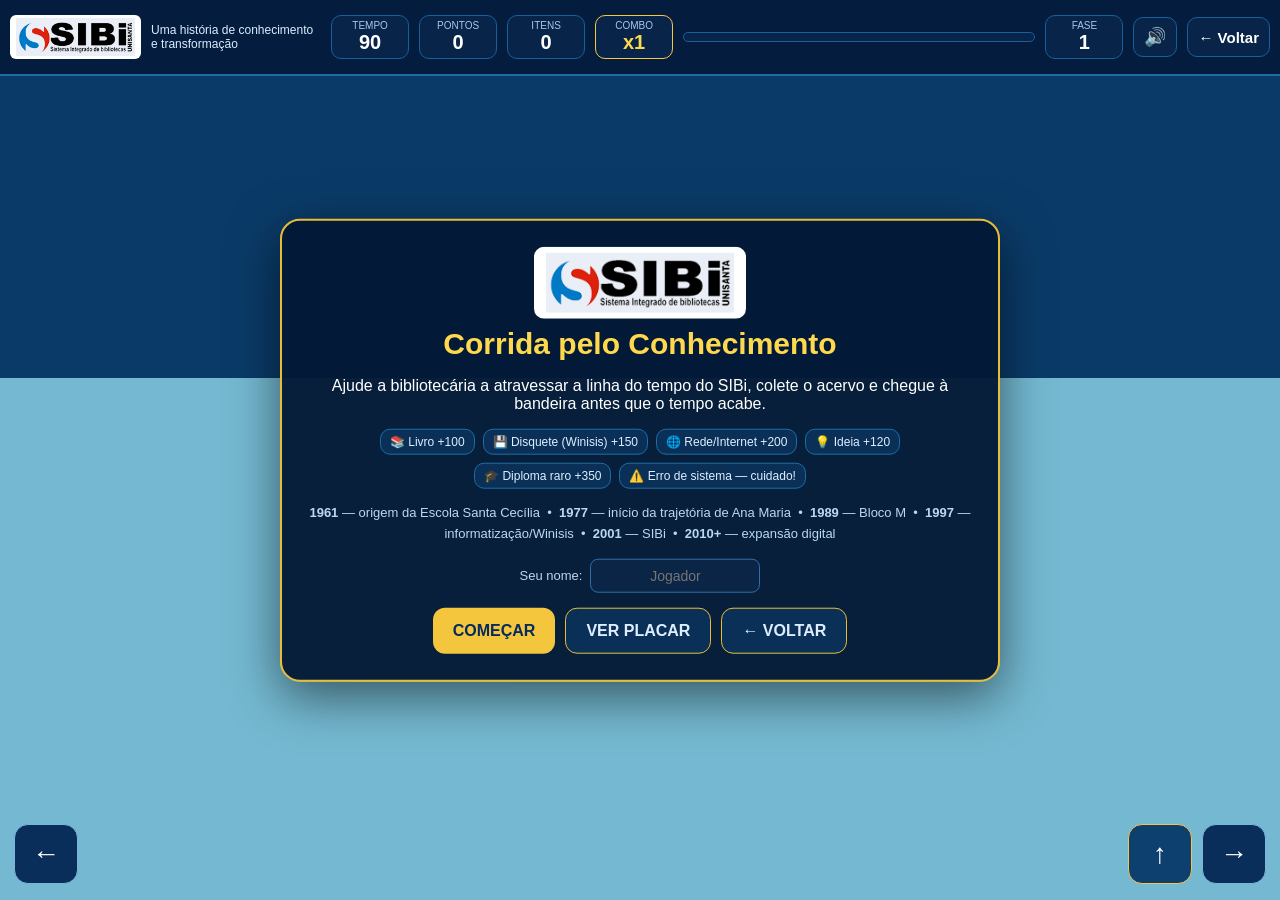
==== commit f74555e5: "Update goBack function to redirect to index.html" ====
--- a/Jogo-tela-cheia.html
+++ b/Jogo-tela-cheia.html
@@ -232,7 +232,7 @@
 initSoundButton();
 function goBack(){
   // Página oficial da biblioteca (altere esta URL quando o site definitivo estiver no ar)
-  window.location.href='https://github.com/Sibi-Unisanta/Linha-do-tempo-funcionarios';
+  <a href='index.html'/a>;
 }
 document.getElementById('backBtn').onclick=(e)=>{e.stopPropagation();goBack()};
 document.getElementById('backStart').onclick=(e)=>{e.stopPropagation();goBack()};
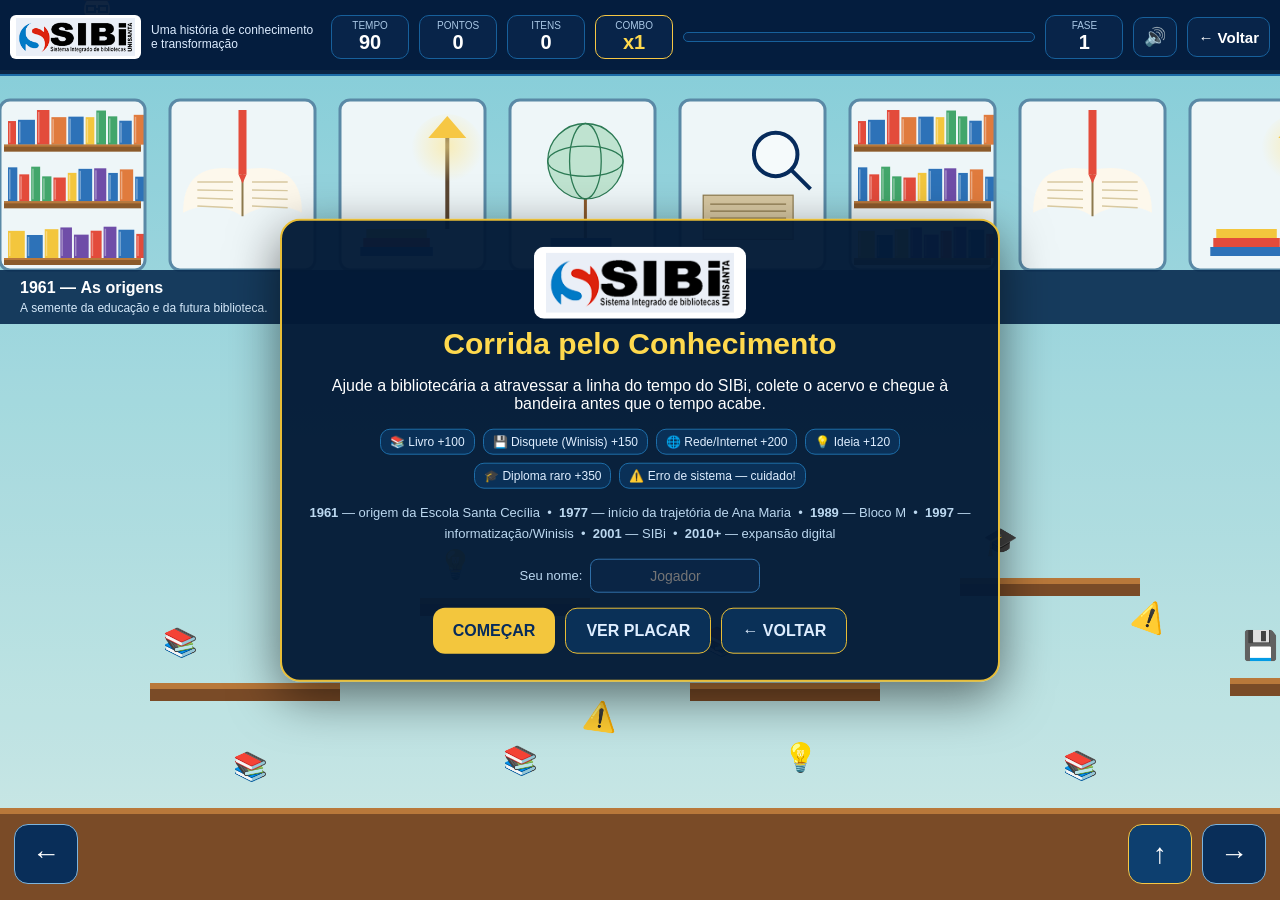
==== commit f048b41c: "Add files via upload" ====
--- a/Jogo-tela-cheia.html
+++ b/Jogo-tela-cheia.html
@@ -232,7 +232,7 @@
 initSoundButton();
 function goBack(){
   // Página oficial da biblioteca (altere esta URL quando o site definitivo estiver no ar)
-  <a href='index.html'/a>;
+  window.location.href='https://sibi-unisanta.github.io/Linha-do-tempo-funcionarios/';
 }
 document.getElementById('backBtn').onclick=(e)=>{e.stopPropagation();goBack()};
 document.getElementById('backStart').onclick=(e)=>{e.stopPropagation();goBack()};
